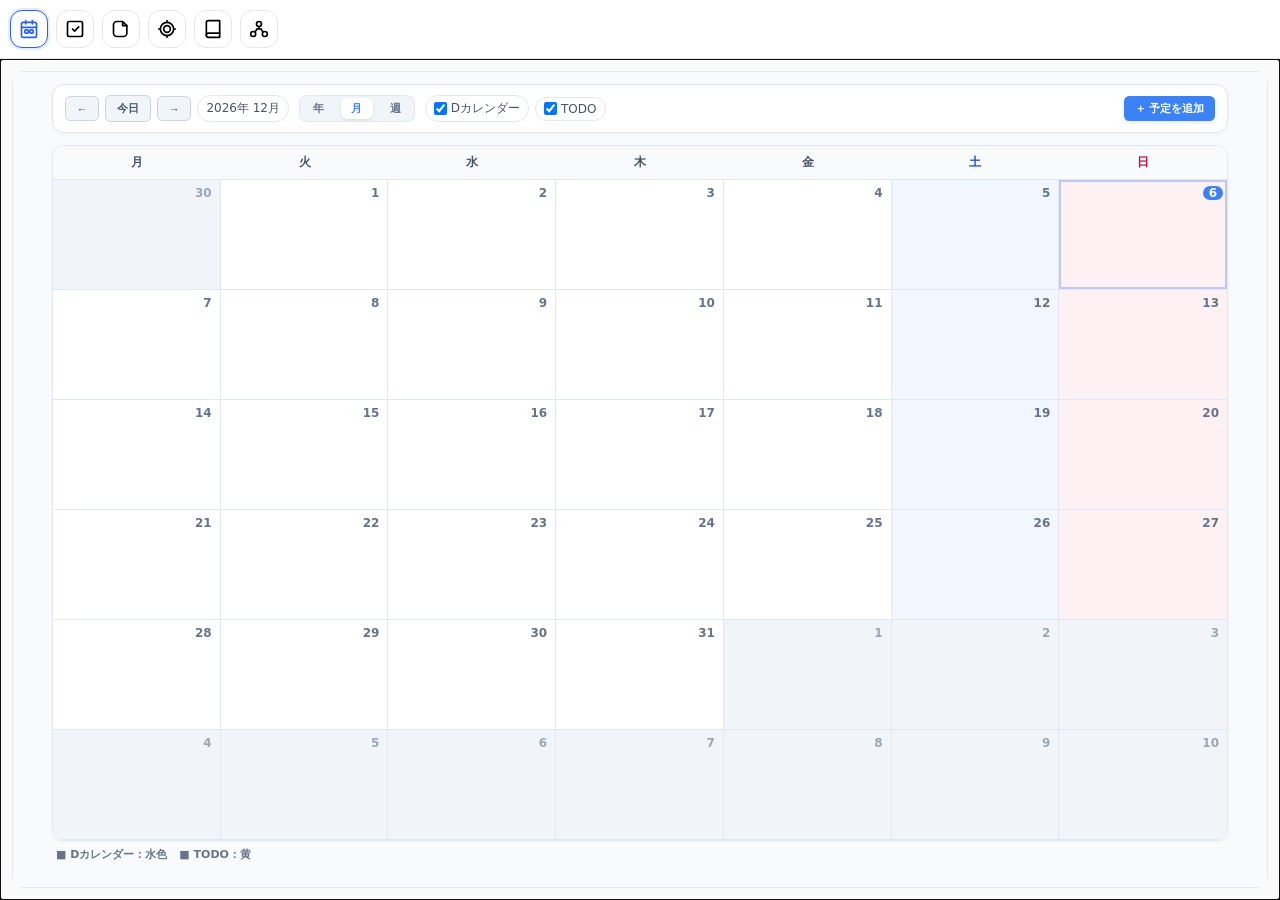
==== dframe.html @ 236e6b8e "最初のコミット" ====
<!DOCTYPE html>
<html lang="ja">
<head>
<meta charset="UTF-8" />
<meta name="viewport" content="width=device-width,initial-scale=1" />
<title>Dフレーム</title>
<link rel="stylesheet" href="./css/common-scroll.css">
<link rel="stylesheet" href="./css/dframe.css">
</head>
<body>
  <header>
    <nav class="tabs" role="tablist" aria-label="Dフレーム機能">
      <button class="tab-btn" id="tab-calendar" role="tab" data-tab="calendar" aria-selected="true" title="カレンダー（Calendar）" aria-label="カレンダー">
        <svg viewBox="0 0 24 24" aria-hidden="true">
          <rect x="3" y="4" width="18" height="18" rx="2"/>
          <path d="M16 2v4M8 2v4M3 10h18"/>
          <rect x="7" y="13" width="4" height="4" rx="1"/>
          <rect x="13" y="13" width="4" height="4" rx="1"/>
        </svg>
      </button>
      <button class="tab-btn" id="tab-todo" role="tab" data-tab="todo" aria-selected="false" title="TODO一括管理（Tasks）" aria-label="TODO一括管理">
        <svg viewBox="0 0 24 24" aria-hidden="true">
          <rect x="3" y="3" width="18" height="18" rx="2"/>
          <path d="M9 12l2.5 2.5L16.5 9.5"/>
        </svg>
      </button>
      <button class="tab-btn" id="tab-memo" role="tab" data-tab="memo" aria-selected="false" title="メモ（Notes）" aria-label="メモ">
        <svg viewBox="0 0 24 24" aria-hidden="true">
          <path d="M7 3h7l5 5v9a4 4 0 0 1-4 4H7a4 4 0 0 1-4-4V7a4 4 0 0 1 4-4Z"/>
          <path d="M14 3v5h5"/>
        </svg>
      </button>
      <button class="tab-btn" id="tab-goals" role="tab" data-tab="goals" aria-selected="false" title="目標進捗管理（Goals）" aria-label="目標進捗管理">
        <svg viewBox="0 0 24 24" aria-hidden="true">
          <circle cx="12" cy="12" r="8"/>
          <circle cx="12" cy="12" r="4"/>
          <path d="M12 4V2M4 12H2M12 22v-2M22 12h-2"/>
        </svg>
      </button>
      <button class="tab-btn" id="tab-journal" role="tab" data-tab="journal" aria-selected="false" title="ジャーナル（Journal）" aria-label="ジャーナル">
        <svg viewBox="0 0 24 24" aria-hidden="true">
          <path d="M4 19.5A2.5 2.5 0 0 1 6.5 17H20"/>
          <path d="M6.5 2H20v20H6.5A2.5 2.5 0 0 1 4 19.5v-15A2.5 2.5 0 0 1 6.5 2z"/>
        </svg>
      </button>
      <button class="tab-btn" id="tab-mindmap" role="tab" data-tab="mindmap" aria-selected="false" title="マインドマップ（Mind Map）" aria-label="マインドマップ">
        <svg viewBox="0 0 24 24" aria-hidden="true">
          <circle cx="12" cy="6" r="3"/>
          <circle cx="5"  cy="18" r="3"/>
          <circle cx="19" cy="18" r="3"/>
          <path d="M12 9v3M9 12h6M7.5 15l2.5-3M16.5 15L14 12"/>
        </svg>
      </button>
    </nav>
  </header>

  <main id="panelHost" tabindex="-1" aria-live="polite">
    <section id="panel-calendar" class="panel" data-tab="calendar" aria-labelledby="tab-calendar"></section>
    <section id="panel-todo"     class="panel" data-tab="todo"     aria-labelledby="tab-todo"></section>
    <section id="panel-mindmap"  class="panel" data-tab="mindmap"  aria-labelledby="tab-mindmap"></section>
    <section id="panel-memo"     class="panel" data-tab="memo"     aria-labelledby="tab-memo"></section>
    <section id="panel-goals"    class="panel" data-tab="goals"    aria-labelledby="tab-goals"></section>
    <section id="panel-journal"  class="panel" data-tab="journal"  aria-labelledby="tab-journal"></section>

    <section id="panel-web" class="panel" data-tab="web">
      <div class="card"><iframe id="webview" title="D内Web表示"></iframe></div>
    </section>
  </main>

<script src="./js/dframe.js"></script>
</body>
</html>
---- css/common-scroll.css ----
/* placeholder: 元のプロジェクトの ./css/common-scroll.css が未共有のため仮置き */
---- css/dframe.css ----
:root{
  --bg:#fafafa; --card:#fff; --line:#e5e7eb; --accent:#2563eb; --muted:#6b7280; --text:#111827;
}
*{box-sizing:border-box}
html,body{height:100%}
body {
  margin: 0;
  background: var(--bg);
  font-family: system-ui,-apple-system,Segoe UI,Roboto,Helvetica,Arial,"Apple Color Emoji","Segoe UI Emoji";
  color: var(--text);
  display: flex;
  flex-direction: column;
  min-height: 0;
}

/* ヘッダ＆アイコンタブ */
header{display:flex;gap:12px;align-items:center;padding:10px;border-bottom:1px solid var(--line);background:#fff;position:sticky;top:0;z-index:10;flex: 0 0 auto;}
.tabs{display:flex;gap:8px;flex-wrap:wrap}
/* アイコンタブの安定化（余白ズレ/にじみ対策） */
.tabs .tab-btn{
  appearance:none; border:1px solid var(--line); background:#fff; border-radius:12px;
  width:38px; height:38px; display:grid; place-items:center; cursor:pointer;
  transition:box-shadow .12s,border-color .12s,transform .08s;
  line-height:0;                  /* ← 行間の余白を消す */
}
.tabs .tab-btn svg{
  width:20px; height:20px;
  display:block;                  /* ← インラインSVGの下余白対策 */
  stroke:currentColor;            /* ← テキスト色に連動（アクセント時も綺麗） */
  fill:none;                      /* ← 余計な塗りを防ぐ */
  stroke-width:2;
  stroke-linecap:round;           /* ← 線端/結合をラウンドにして視認性UP */
  stroke-linejoin:round;
  overflow: visible; 
  shape-rendering: geometricPrecision;
}
.tabs .tab-btn[aria-selected="true"]{
  border-color:var(--accent);
  box-shadow:0 0 0 2px rgba(37,99,235,.12);
  color:var(--accent);            /* ← currentColor でアイコン色も揃う */
}
.tabs .tab-btn:hover{ transform:translateY(-1px) }
#panelHost > .panel:not([data-active="true"]) {
display: none;
}
#panelHost > .panel[data-active="true"] {
display: flex;               /* 高さを伝播できるようにflexで表示 */
}
.card {
background: var(--card);
border: 1px solid var(--line);
border-radius: 12px;
padding: 12px;
}
#panelHost > .panel .card {
flex: 1 1 auto;
min-height: 0;
display: flex;
flex-direction: column;
}
/* すべての埋め込みiframeを “高さ100%の子” に統一 */
#panelHost > .panel .card iframe {
width: 100%;
height: 100%;
border: 0;
display: block;
flex: 1 1 auto;
min-height: 0;
}

/* パネルの表示制御は “アクティブだけflex表示” に一本化 */
#panelHost > .panel {
flex: 1 1 auto;
min-height: 0;   /* 子(カード/iframe)へ高さを渡すのに必須 */
}
.muted{color:var(--muted)}

/* Webビューは枠なしカードで埋め込み（paddingだけ0） */
#panel-web .card { padding: 0; }

/* compactモード：高さはFlexで自動化されるのでpaddingのみ調整 */
body.compact header { padding: 8px; }
body.compact main   { padding: 8px; }
body.compact #webview{ height:calc(100svh - 72px); }

/* カレンダーパネルを常に全高に */
#panel-calendar .card { height: 100%; padding: 0; }
#panel-calendar iframe { width: 100%; height: 100%; border: 0; display: block; }
#panel-todo .card { height: 100%; padding: 0; }

/* マインドマップパネルを全高に */
#panel-mindmap .card { height: 100%; padding: 0; }
#panel-mindmap iframe { width: 100%; height: 100%; border: 0; display: block; }

/* メモパネルを全高に */
#panel-memo .card { height: 100%; padding: 0; }
#panel-memo iframe { width: 100%; height: 100%; border: 0; display: block; }

/* ★ 追加：ジャーナルパネルを全高に */
#panel-journal .card { height: 100%; padding: 0; }
#panel-journal iframe { width: 100%; height: 100%; border: 0; display: block; }

/* main を縦Flexにして “高さの受け渡し” を担保 */
main#panelHost {
flex: 1 1 auto;
min-height: 0;       /* ←重要 */
display: flex;
flex-direction: column;
padding: 12px;
overflow: hidden;    /* スクロールは下層(iframe)で */
}
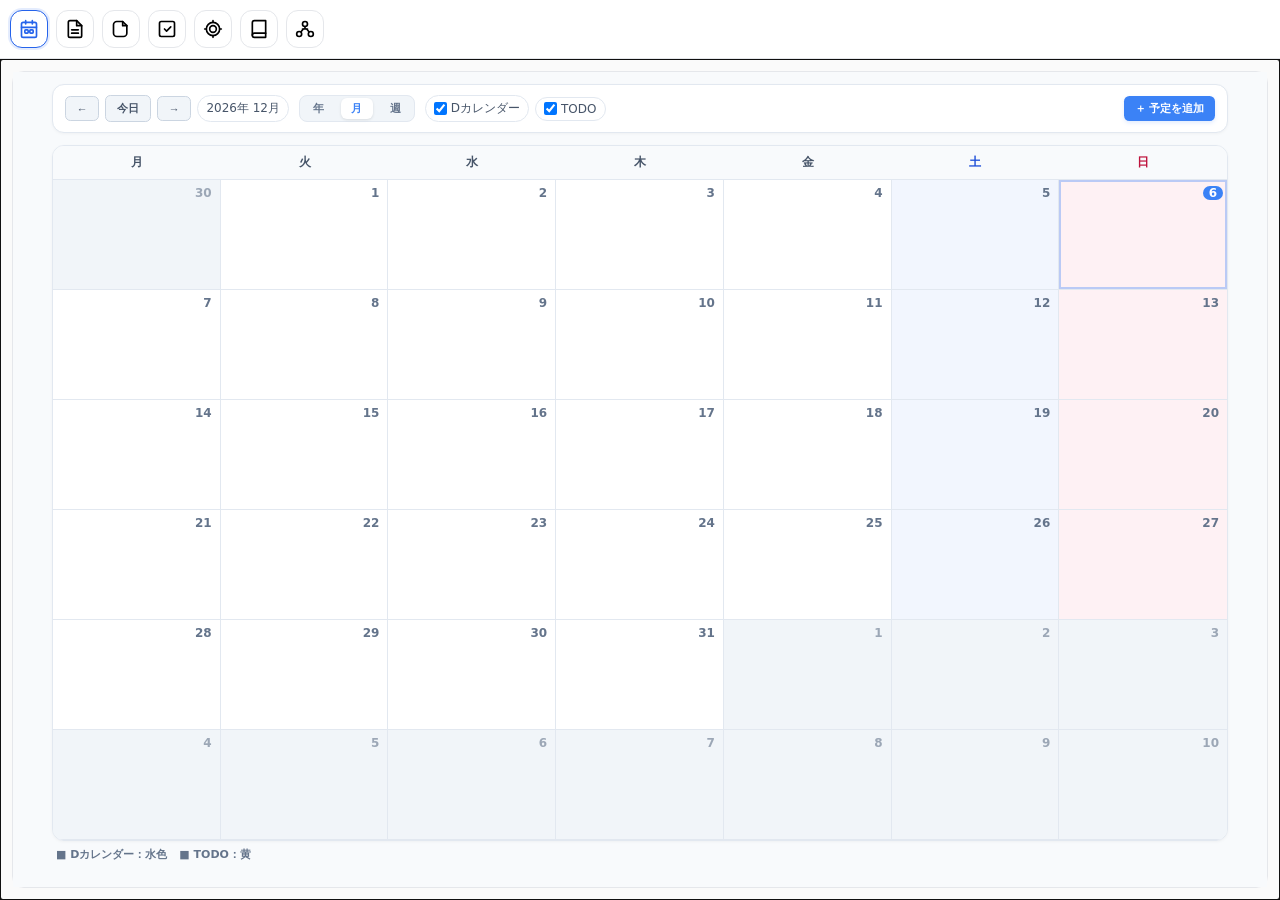
==== commit a38618c4: "クイックメモ機能追加" ====
--- a/dframe.html
+++ b/dframe.html
@@ -18,16 +18,24 @@
           <rect x="13" y="13" width="4" height="4" rx="1"/>
         </svg>
       </button>
-      <button class="tab-btn" id="tab-todo" role="tab" data-tab="todo" aria-selected="false" title="TODO一括管理（Tasks）" aria-label="TODO一括管理">
-        <svg viewBox="0 0 24 24" aria-hidden="true">
-          <rect x="3" y="3" width="18" height="18" rx="2"/>
-          <path d="M9 12l2.5 2.5L16.5 9.5"/>
+      <button class="tab-btn" id="tab-keep" role="tab" data-tab="keep" aria-selected="false" title="付箋ボード（Keep）" aria-label="付箋ボード">
+        <svg viewBox="0 0 24 24" aria-hidden="true" fill="none" stroke="currentColor" stroke-width="2" stroke-linecap="round" stroke-linejoin="round">
+          <path d="M4 4v16a2 2 0 0 0 2 2h12a2 2 0 0 0 2-2V8l-6-6H6a2 2 0 0 0-2 2z"></path>
+          <path d="M14 2v6h6"></path>
+          <path d="M8 13h8"></path>
+          <path d="M8 17h8"></path>
         </svg>
       </button>
       <button class="tab-btn" id="tab-memo" role="tab" data-tab="memo" aria-selected="false" title="メモ（Notes）" aria-label="メモ">
         <svg viewBox="0 0 24 24" aria-hidden="true">
           <path d="M7 3h7l5 5v9a4 4 0 0 1-4 4H7a4 4 0 0 1-4-4V7a4 4 0 0 1 4-4Z"/>
           <path d="M14 3v5h5"/>
+        </svg>
+      </button>
+      <button class="tab-btn" id="tab-todo" role="tab" data-tab="todo" aria-selected="false" title="TODO一括管理（Tasks）" aria-label="TODO一括管理">
+        <svg viewBox="0 0 24 24" aria-hidden="true">
+          <rect x="3" y="3" width="18" height="18" rx="2"/>
+          <path d="M9 12l2.5 2.5L16.5 9.5"/>
         </svg>
       </button>
       <button class="tab-btn" id="tab-goals" role="tab" data-tab="goals" aria-selected="false" title="目標進捗管理（Goals）" aria-label="目標進捗管理">
@@ -56,6 +64,7 @@
 
   <main id="panelHost" tabindex="-1" aria-live="polite">
     <section id="panel-calendar" class="panel" data-tab="calendar" aria-labelledby="tab-calendar"></section>
+    <section id="panel-keep" class="panel" data-tab="keep" aria-labelledby="tab-keep"></section>
     <section id="panel-todo"     class="panel" data-tab="todo"     aria-labelledby="tab-todo"></section>
     <section id="panel-mindmap"  class="panel" data-tab="mindmap"  aria-labelledby="tab-mindmap"></section>
     <section id="panel-memo"     class="panel" data-tab="memo"     aria-labelledby="tab-memo"></section>
